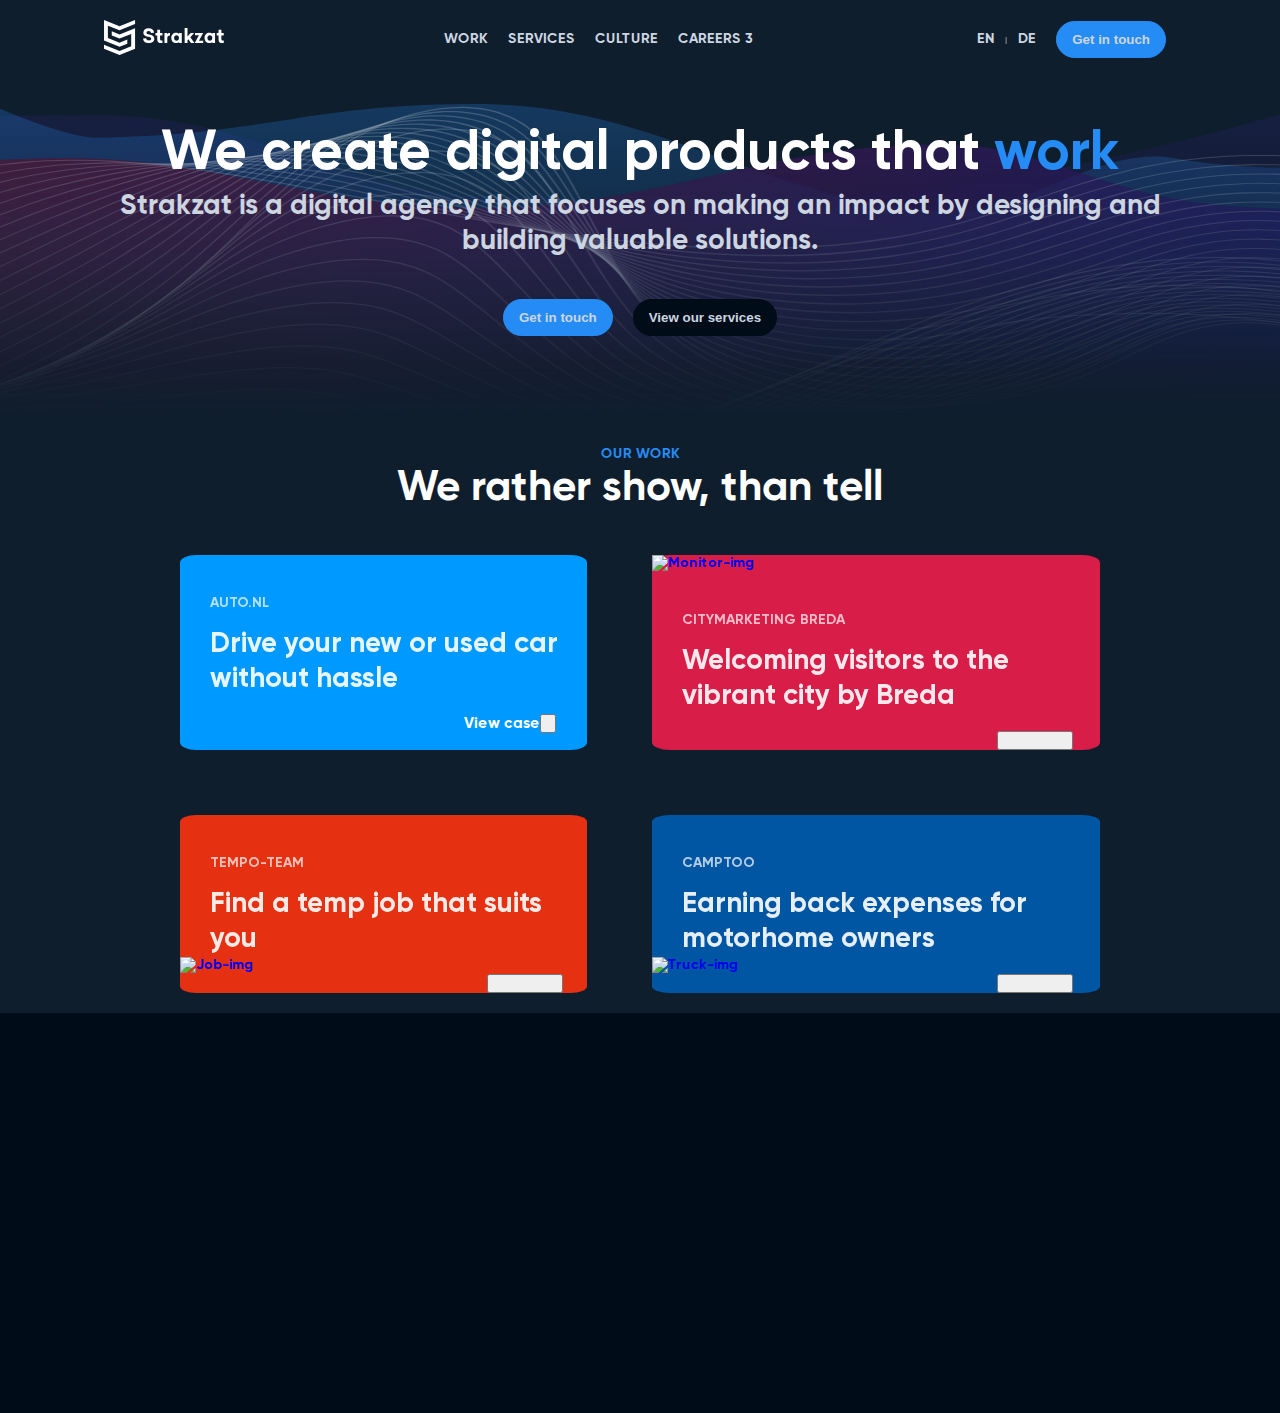
==== project/index.html @ 76e731d9 "My work with cards" ====
<!DOCTYPE html>
<html lang="en">
  <head>
    <meta charset="UTF-8" />
    <meta http-equiv="X-UA-Compatible" content="IE=edge" />
    <meta name="viewport" content="width=device-width, initial-scale=1.0" />
    <link rel="stylesheet" href="./src/styles/css/reset.css" />
    <link rel="stylesheet" href="./src/styles/css/layout.css" />
    <link rel="stylesheet" href="./src/styles/css/basic.css" />
    <link rel="stylesheet" href="./src/styles/css/styles.css" />

    <title>My Portfolio</title>
  </head>
  <body>
    <div class="site-container">
      <section class="section-head">
        <header class="header">
          <div class="flex-container head-container">
            <div class="logo">
              <a href="#" class="logo-link">
                <img src="src/img/logo.svg" alt="Logo" />
              </a>
            </div>
            <div class="nav">
              <ul class="menu">
                <li class="menu-item menu-item-1"><a href="#">Work</a></li>
                <li class="menu-item menu-item-2"><a href="#">Services</a></li>
                <li class="menu-item menu-item-3"><a href="#">Culture</a></li>
                <li class="menu-item menu-item-4">
                  <a href="#">Careers</a> <span>3</span>
                </li>
              </ul>
            </div>
            <div class="head-actions">
              <div class="lang-switcher">
                <a href="#">EN</a> <span class="v-divider">|</span>
                <a href="#">DE</a>
              </div>
              <div class="cta-btn">
                <button class="cta-button button">Get in touch</button>
              </div>
            </div>
          </div>
        </header>
      </section>
      <section class="main">
        <div class="hero">
          <div class="flex-container section-main">
            <h1 class="h1">
              We create digital products that <span>work</span>
            </h1>
            <p class="subtitle">
              Strakzat is a digital agency that focuses on making an impact by
              designing and building valuable solutions.
            </p>
            <img src="src/img/pic.svg" alt="" />
            <div class="hero-cta-buttons">
              <button class="button cta-button">Get in touch</button
              ><button class="button cta-dark-button">View our services</button>
            </div>
          </div>
          <div class="main-content"></div>
        </div>
        <div class="section-cards">
            <p class="section-cards-p">Our work</p>
            <h2>We rather show, than tell</h2>
            <div class="cards">
                <div class="cards-item cards-item-1">
                    <a href="https://strakzat.com/auto">
                        <p class="cards-item-p">Auto.nl</p>
                        <h3 class="cards-item-h3">Drive your new or used car without hassle</h3>
                        <img class="cards-item-img" src="https://images.prismic.io/strakzat/88bcf8bf-4a6d-4252-b204-0ee6e1c3a460_Autonl.png?ixlib=gatsbyFP&auto=compress%2Cformat&fit=max&q=50" alt="">
                        <div class="cards-btn">
                            <div class="item1"></div>
                             <div class="item2">
                                <p class="cards-btn-p">View case</p>
                                <button class="cards-item-btn">
                                <!-- <img src="https://strakzat.com/images/svg/arrow-right--transparent.svg" alt="Arrow-img"> -->
                            </button>
                            </div>
                        </div>
                        
                    </a>
                </div>
                <div class="cards-item cards-item-2">
                    <a href="https://strakzat.com/vvv-breda">
                        <img class="cards-item-img" src="https://images.prismic.io/strakzat/e92a1bf5-99df-42ae-9b80-963ade30ca56_Citymarketing-breda.png?ixlib=gatsbyFP&auto=compress%2Cformat&fit=max&q=50" alt="Monitor-img">
                        <p class="cards-item-p">Citymarketing breda</p>
                        <h3 class="cards-item-h3">Welcoming visitors to the vibrant city by Breda</h3>
                        <img src="https://images.prismic.io/strakzat/e92a1bf5-99df-42ae-9b80-963ade30ca56_Citymarketing-breda.png?ixlib=gatsbyFP&auto=compress%2Cformat&fit=max&q=50" alt="">
                        <div class="cards-btn">
                            <p class="cards-btn-p">View case</p>
                            <button class="cards-item-btn">
                                <!-- <img src="https://strakzat.com/images/svg/arrow-right--transparent.svg" alt="Arrow-img"> -->
                            </button>
                        </div>
                        
                    </a>
                </div>
                <div class="cards-item cards-item-3">
                    <a href="https://strakzat.com/tempoteam">
                        <p class="cards-item-p">Tempo-Team</p>
                        <h3 class="cards-item-h3">Find a temp job that suits you</h3>
                        <img class="cards-item-img" src="https://images.prismic.io/strakzat/35c5d4fe-7bad-414a-8755-40c5f5965905_Tempo-team.png?ixlib=gatsbyFP&auto=compress%2Cformat&fit=max&q=50" alt="Job-img">
                        <div class="cards-btn">
                            <p class="cards-btn-p">View case</p>
                        <button class="cards-item-btn">
                            <!-- <img class="cards-arrow-img" src="https://strakzat.com/images/svg/arrow-right--transparent.svg" alt="Arrow-img"> -->
                        </button>
                        </div>
                    </a>
                </div>
                <div class="cards-item cards-item-4">
                    <a href="https://strakzat.com/camptoo">
                        <p class="cards-item-p">Camptoo</p>
                        <h3 class="cards-item-h3">Earning back expenses for motorhome owners</h3>
                        <img class="cards-item-img" src="https://images.prismic.io/strakzat/8d116497-1da9-4392-b1e4-a7109072f430_Camptoo.png?ixlib=gatsbyFP&auto=compress%2Cformat&fit=max&q=50" alt="Truck-img">
                        <div class="cards-btn">
                            <p class="cards-btn-p">View case</p>
                        <button class="cards-item-btn">
                            <!-- <img src="https://strakzat.com/images/svg/arrow-right--transparent.svg" alt="Arrow-img"> -->
                        </button>
                        </div>
                    </a>
                </div>
            </div>
        </div>
        <!-- <img src="https://images.prismic.io/strakzat/88bcf8bf-4a6d-4252-b204-0ee6e1c3a460_Autonl.png?ixlib=gatsbyFP&auto=compress%2Cformat&fit=max&q=50" alt=""> -->
      </section>
      <section class="section-footer">
        <footer class="footer"></footer>
      </section>
    </div>
  </body>
</html>
---- project/src/styles/css/layout.css ----
body {
    background-color: var(--bgc);
    font-family: Gilroy, sans-serif;
  }
  
  .site-container {
    display: flex;
    align-items: center;
    justify-content: space-between;
    background-color: var(--bgc);
    width: 100%;
    flex-direction: column;
  }
  
  section {
    display: flex;
    align-items: center;
    justify-content: space-between;
    width: 100%;
  }
  .header {
    width: 100vw;
    min-height: calc(var(--height-unit) * 2);
    display: flex;
    align-items: center;
    justify-content: center;
  }
  .main {
    width: 100%;
    display: flex;
    flex-direction: column;
  }
  .footer {
    width: 100vw;
    height: calc(var(--height-unit) * 10);
    background-color: var(--second-bgc);
  }
---- project/src/styles/css/basic.css ----
@font-face {
    font-family: Gilroy;
    src: url('../fonts/Gilroy-Bold.eot');
    src: url('../fonts/Gilroy-Bold.eot') format('embedded-opentype'),
      url('../fonts/Gilroy-Bold.woff') format('woff'),
      url('../fonts/Gilroy-Bold.ttf') format('truetype');
  }
  
  :root {
    /* colors  */
  
    --main-color: #268cf5;
    --second-color: #ccd5e0;
    --bgc: #0f1e2d;
    --second-bgc: #000c18;
  
    /* background image  */
  
    --wave-bg: url('../../img/bg.svg');
  
    /* spaces */
  
    --main-space: 15px;
    --height-unit: 40px;
  }
  
  .flex-container {
    min-width: 60%;
  }
  
  .button {
    background-color: gray;
    color: var(--second-bgc);
    font-weight: 700;
    padding: 10px 15px;
    border-radius: 50px;
    cursor: pointer;
    border: solid thin var(--main-color);
    margin: 0px 10px;
  }
     
  @media screen and (min-width: 1281px) {
    .flex-container {
      width: 60%;
    }
  }
  
  @media screen and (max-width: 1280px) {
    .flex-container {
      min-width: 741px;
      width: 90%;
    }
  }
  
  @media screen and (max-width: 740px) {
    .flex-container {
      min-width: 320px;
      width: 100%;
    }
  }
---- project/src/styles/css/styles.css ----
/* header */

.head-container {
    display: flex;
    align-items: center;
    justify-content: space-between;
    padding: 0px var(--height-unit);
  }

a{text-decoration: none;}

  .logo-link > img {
    max-width: calc(var(--height-unit) * 3);
  }
  
  .menu {
    display: flex;
    align-self: center;
    justify-content: space-between;
  }
  
  .menu-item {
    padding: 5px;
    margin: 5px;
  }
  .menu-item:last-child {
    margin-right: 0;
  }
  .menu-item:first-child {
    margin-left: 0;
  }
  
  .menu-item a,
  .menu-item span {
    color: var(--second-color);
  }
  
  .menu-item a {
    text-decoration: none;
    text-transform: uppercase;
  }
  
  .head-actions {
    display: flex;
    align-items: center;
    justify-content: space-between;
  }
  
  .head-actions > div {
    margin-right: 5px;
  }
  
  .head-actions > div:last-child {
    margin-right: 0px;
  }
  
  .lang-switcher {
    padding: 0px 5px;
    color: var(--second-color);
    display: flex;
    align-items: center;
    justify-content: space-between;
  }
  .lang-switcher a {
    color: var(--second-color);
    text-decoration: none;
  }
  
  .v-divider {
    font-size: 60%;
    margin: 0px 10px;
    color: gray;
    font-weight: 400;
  }
  
  .cta-button {
    background-color: var(--main-color);
    color: var(--second-color);
  }
  
  /* hero */
  
  .hero {
    display: flex;
    align-items: center;
    justify-content: center;
    width: 100%;
    background-image: var(--wave-bg);
    background-position: bottom;
    background-size: cover;
    background-repeat: no-repeat;
  }
  .section-main {
    display: flex;
    justify-content: center;
    flex-direction: column;
    align-items: center;
    padding: var(--height-unit) 0px;
  }
  h1 {
    font-size: 4rem;
    color: white;
    text-align: center;
    font-weight: 700;
  }
  h1 span {
    color: var(--main-color);
  }
  .subtitle {
    font-size: 2rem;
    color: var(--second-color);
    text-align: center;
    font-weight: 400;
  }
  .cta-dark-button {
    background-color: var(--second-bgc);
    color: var(--second-color);
    border-color: var(--second-bgc);
  }
  .hero-cta-buttons {
    display: flex;
    align-items: center;
    justify-content: center;
    padding: var(--height-unit) 0px;
  }

  /* section-cards */

  .section-cards{
    display: grid;
    
  }

  .section-cards-p{
    text-align: center;
    color: var(--main-color);
    text-transform: uppercase;
    padding-top: 30px;
  }

  .section-cards h2{    
    text-align: center;
    font-size: 3rem;
    font-weight: 600;
    color: white;
  }

  .cards-item-1 { grid-area: card1; }
  .cards-item-2 { grid-area: card2; }
  .cards-item-3 { grid-area: card3; }
  .cards-item-4 { grid-area: card4; }

  .cards{
    display: grid;
    grid-template: "card1 card2"
                   "card3 card4";
    grid-gap: 65px;
    justify-content: space-between;
    align-content: space-between;
    background-color: var(--bgc);
    padding: 20px;
    padding-top: 40px;
    max-width: 75vw;
  }

  .cards-item-1{
    background-color: rgb(0, 153, 255);
    
  }

  .cards-item-1 img{
    max-width: auto;
    max-height: 80%;
    
  }

  .cards-item-2{
    background-color: rgb(217, 29, 73);
  }

 

  .cards-item-3{
  background-color: rgb(229, 48, 18);
  }

  .cards-item-3 img{
    justify-items: end;
  }

  .cards-item-4{
    background-color: rgb(0, 86, 163);
}

.cards-item{
  display: grid;
  max-width: 35vw;
  max-height: 95vh;
  border-radius: 4%;
  grid-template-columns: auto;
}

.cards-item-p,
.cards-item-h3  {
  padding-left: 30px;
  justify-content: start;
  color: white
}

.cards-item-p{
  padding-top: 40px;
  padding-bottom: 15px;
  text-transform: uppercase;
  font-size: 1rem;
  font-weight: 400;
  opacity: 0.7;
}

.item2 {  grid-area: myArea;}
.cards-btn-p { grid-area: btn-p; }
.cards-item-btn { grid-area: item-btn; }

.cards-btn {
  display: grid;
  justify-content: space-around;
  grid-template-areas: '. . . . myArea';
  
}

.item2{
  display: grid;
  grid-template-areas: "btn-p item-btn";
}

.cards-item-h3{
  font-size: 2rem;
  font-weight: 500;
  opacity: 0.9;
}

.cards-item-btn{
  justify-items: end;
}

.cards-arrow-img{
  border-radius: 5;
}


.cards-btn-p{
  font-size: 1.1rem;
  font-weight: 300;
  color: white;
}
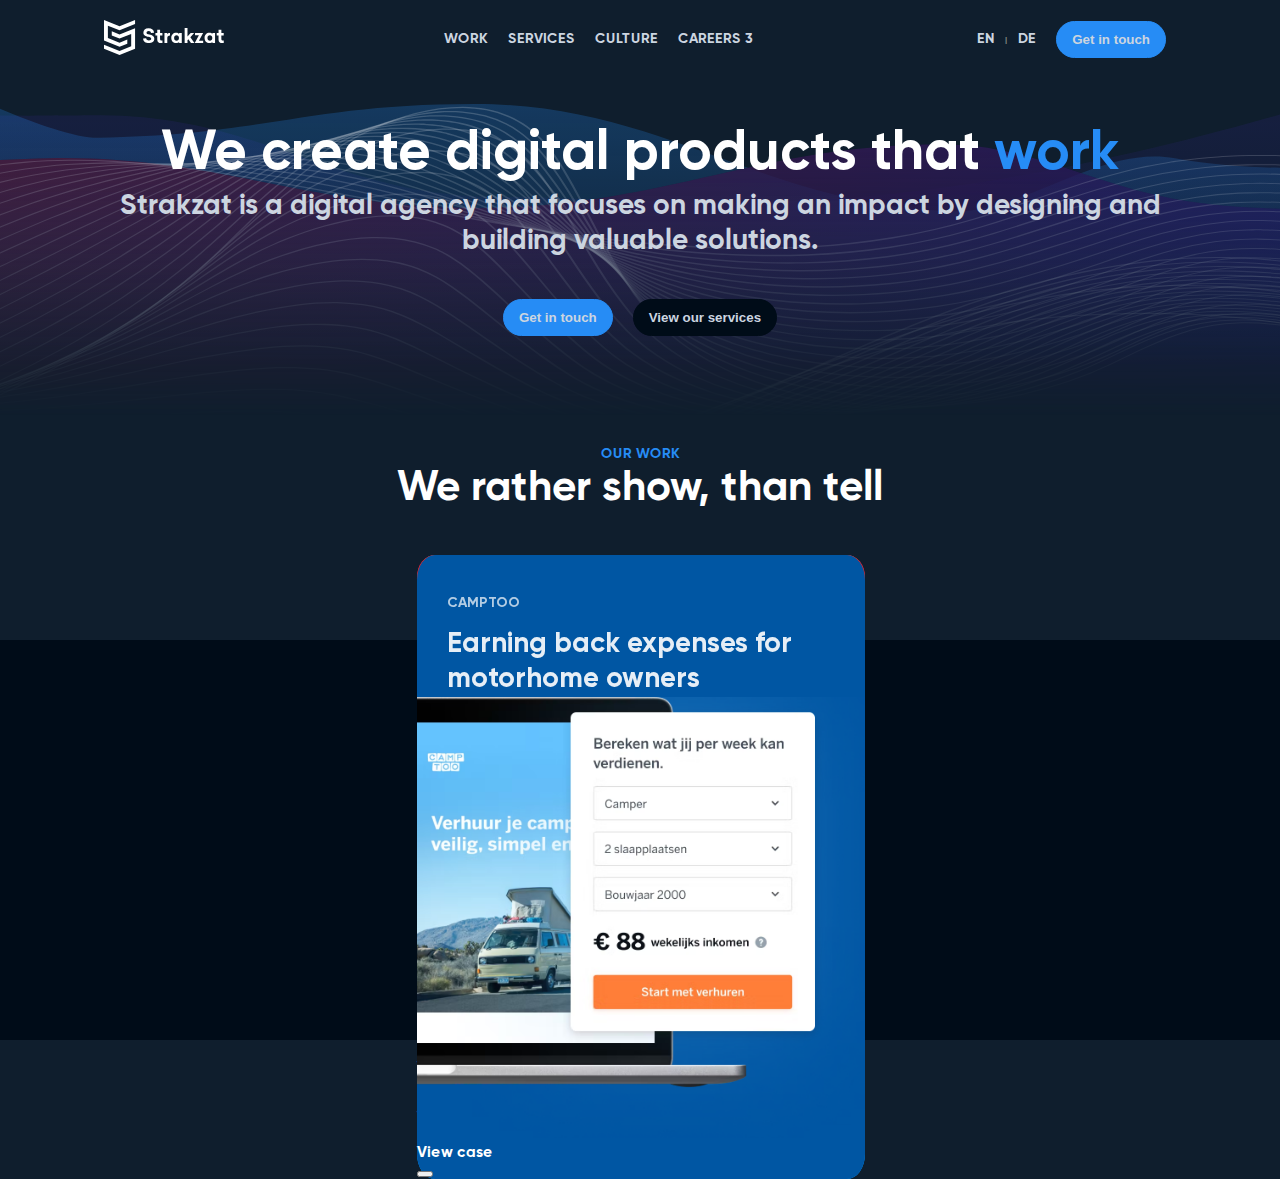
==== commit 2bd0a1cd: "My cards 1" ====
--- a/project/index.html
+++ b/project/index.html
@@ -69,7 +69,7 @@
                     <a href="https://strakzat.com/auto">
                         <p class="cards-item-p">Auto.nl</p>
                         <h3 class="cards-item-h3">Drive your new or used car without hassle</h3>
-                        <img class="cards-item-img" src="https://images.prismic.io/strakzat/88bcf8bf-4a6d-4252-b204-0ee6e1c3a460_Autonl.png?ixlib=gatsbyFP&auto=compress%2Cformat&fit=max&q=50" alt="">
+                        <img class="cards-item-img" src="src/img/car.avif" alt="">
                         <div class="cards-btn">
                             <div class="item1"></div>
                              <div class="item2">
@@ -84,7 +84,7 @@
                 </div>
                 <div class="cards-item cards-item-2">
                     <a href="https://strakzat.com/vvv-breda">
-                        <img class="cards-item-img" src="https://images.prismic.io/strakzat/e92a1bf5-99df-42ae-9b80-963ade30ca56_Citymarketing-breda.png?ixlib=gatsbyFP&auto=compress%2Cformat&fit=max&q=50" alt="Monitor-img">
+                        <img class="cards-item-img" src="src/img/tablet.avif" alt="Monitor-img">
                         <p class="cards-item-p">Citymarketing breda</p>
                         <h3 class="cards-item-h3">Welcoming visitors to the vibrant city by Breda</h3>
                         <img src="https://images.prismic.io/strakzat/e92a1bf5-99df-42ae-9b80-963ade30ca56_Citymarketing-breda.png?ixlib=gatsbyFP&auto=compress%2Cformat&fit=max&q=50" alt="">
@@ -101,7 +101,7 @@
                     <a href="https://strakzat.com/tempoteam">
                         <p class="cards-item-p">Tempo-Team</p>
                         <h3 class="cards-item-h3">Find a temp job that suits you</h3>
-                        <img class="cards-item-img" src="https://images.prismic.io/strakzat/35c5d4fe-7bad-414a-8755-40c5f5965905_Tempo-team.png?ixlib=gatsbyFP&auto=compress%2Cformat&fit=max&q=50" alt="Job-img">
+                        <img class="cards-item-img" src="src/img/job.avif" alt="Job-img">
                         <div class="cards-btn">
                             <p class="cards-btn-p">View case</p>
                         <button class="cards-item-btn">
@@ -114,7 +114,7 @@
                     <a href="https://strakzat.com/camptoo">
                         <p class="cards-item-p">Camptoo</p>
                         <h3 class="cards-item-h3">Earning back expenses for motorhome owners</h3>
-                        <img class="cards-item-img" src="https://images.prismic.io/strakzat/8d116497-1da9-4392-b1e4-a7109072f430_Camptoo.png?ixlib=gatsbyFP&auto=compress%2Cformat&fit=max&q=50" alt="Truck-img">
+                        <img class="cards-item-img" src="src/img/truck.avif" alt="Truck-img">
                         <div class="cards-btn">
                             <p class="cards-btn-p">View case</p>
                         <button class="cards-item-btn">
--- a/project/src/styles/css/styles.css
+++ b/project/src/styles/css/styles.css
@@ -128,7 +128,6 @@
 
   .section-cards{
     display: grid;
-    
   }
 
   .section-cards-p{
@@ -168,25 +167,15 @@
     
   }
 
-  .cards-item-1 img{
-    max-width: auto;
-    max-height: 80%;
-    
-  }
-
+  
   .cards-item-2{
     background-color: rgb(217, 29, 73);
   }
 
- 
-
   .cards-item-3{
   background-color: rgb(229, 48, 18);
   }
 
-  .cards-item-3 img{
-    justify-items: end;
-  }
 
   .cards-item-4{
     background-color: rgb(0, 86, 163);
@@ -198,6 +187,7 @@
   max-height: 95vh;
   border-radius: 4%;
   grid-template-columns: auto;
+  position: absolute;
 }
 
 .cards-item-p,
@@ -220,30 +210,14 @@
 .cards-btn-p { grid-area: btn-p; }
 .cards-item-btn { grid-area: item-btn; }
 
-.cards-btn {
-  display: grid;
-  justify-content: space-around;
-  grid-template-areas: '. . . . myArea';
-  
-}
-
-.item2{
-  display: grid;
-  grid-template-areas: "btn-p item-btn";
-}
-
 .cards-item-h3{
   font-size: 2rem;
   font-weight: 500;
   opacity: 0.9;
 }
 
-.cards-item-btn{
-  justify-items: end;
-}
-
 .cards-arrow-img{
-  border-radius: 5;
+  border-radius: 5px;
 }
 
 
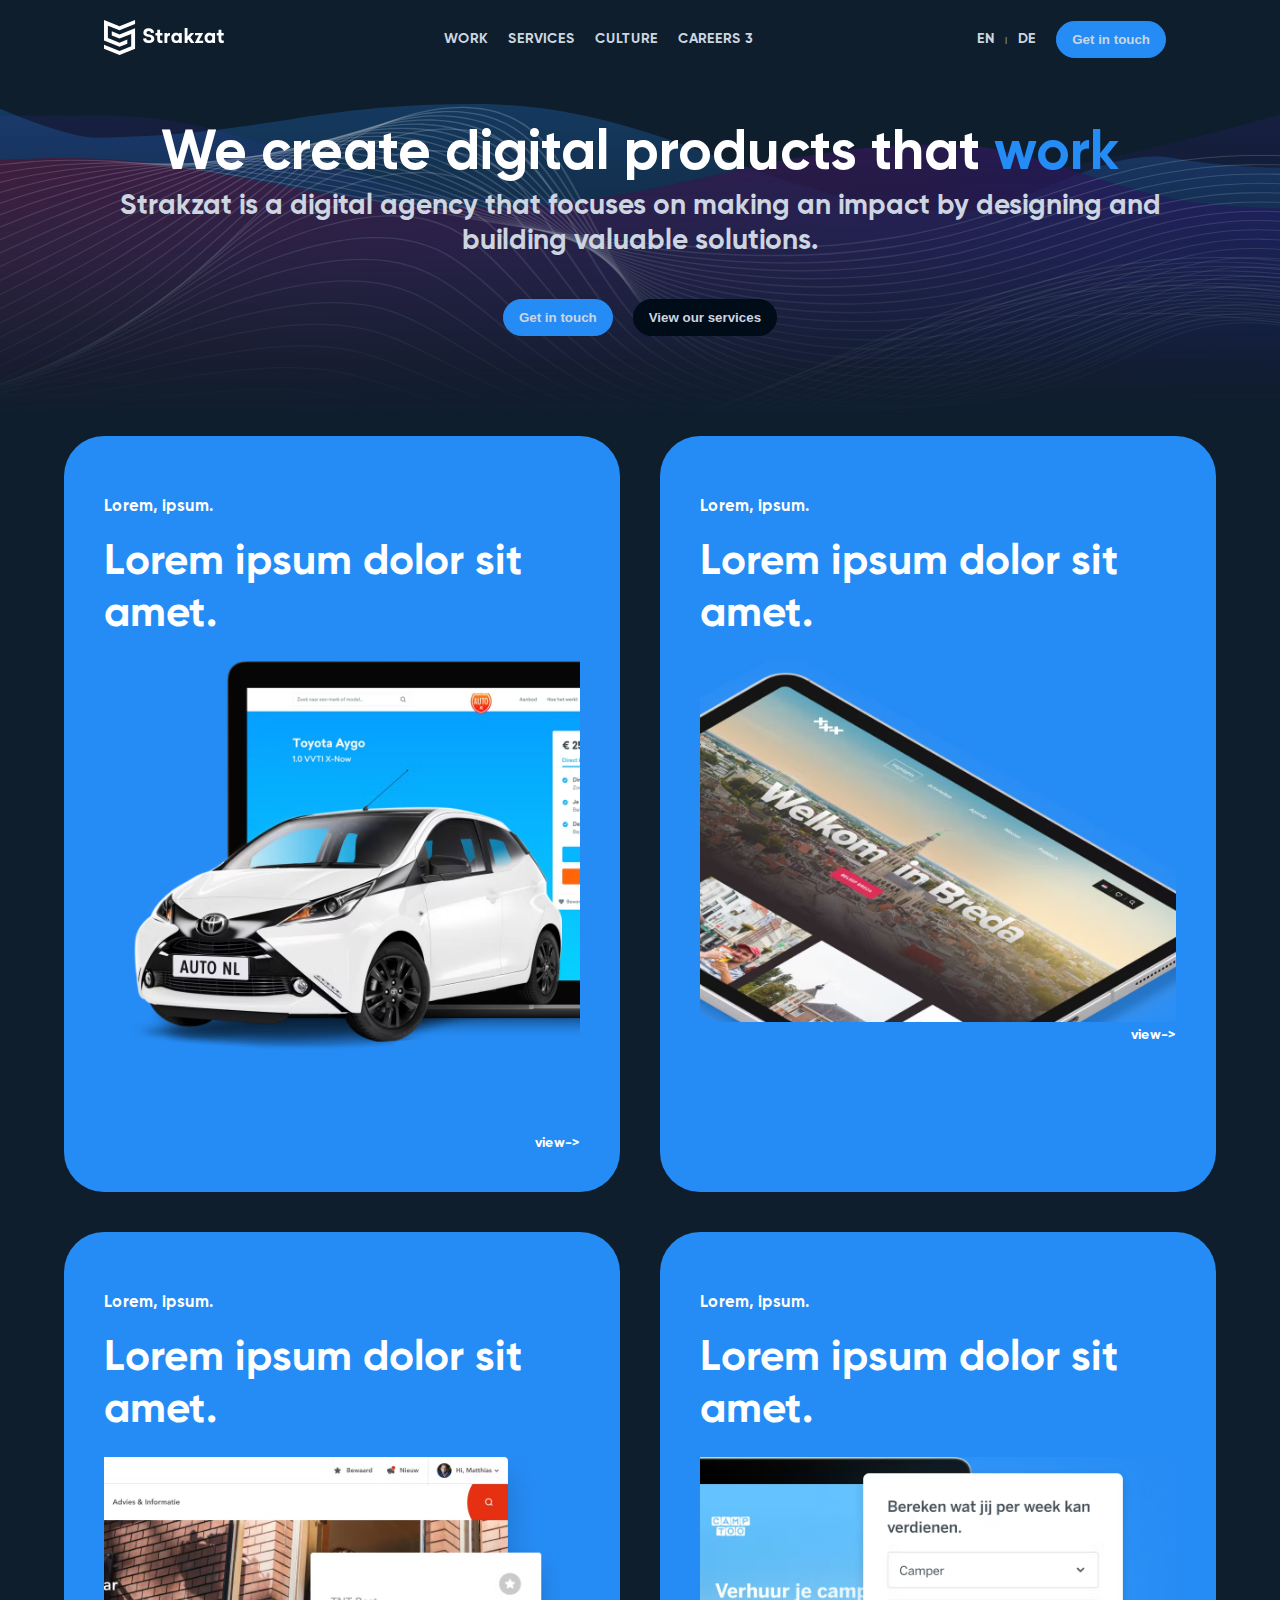
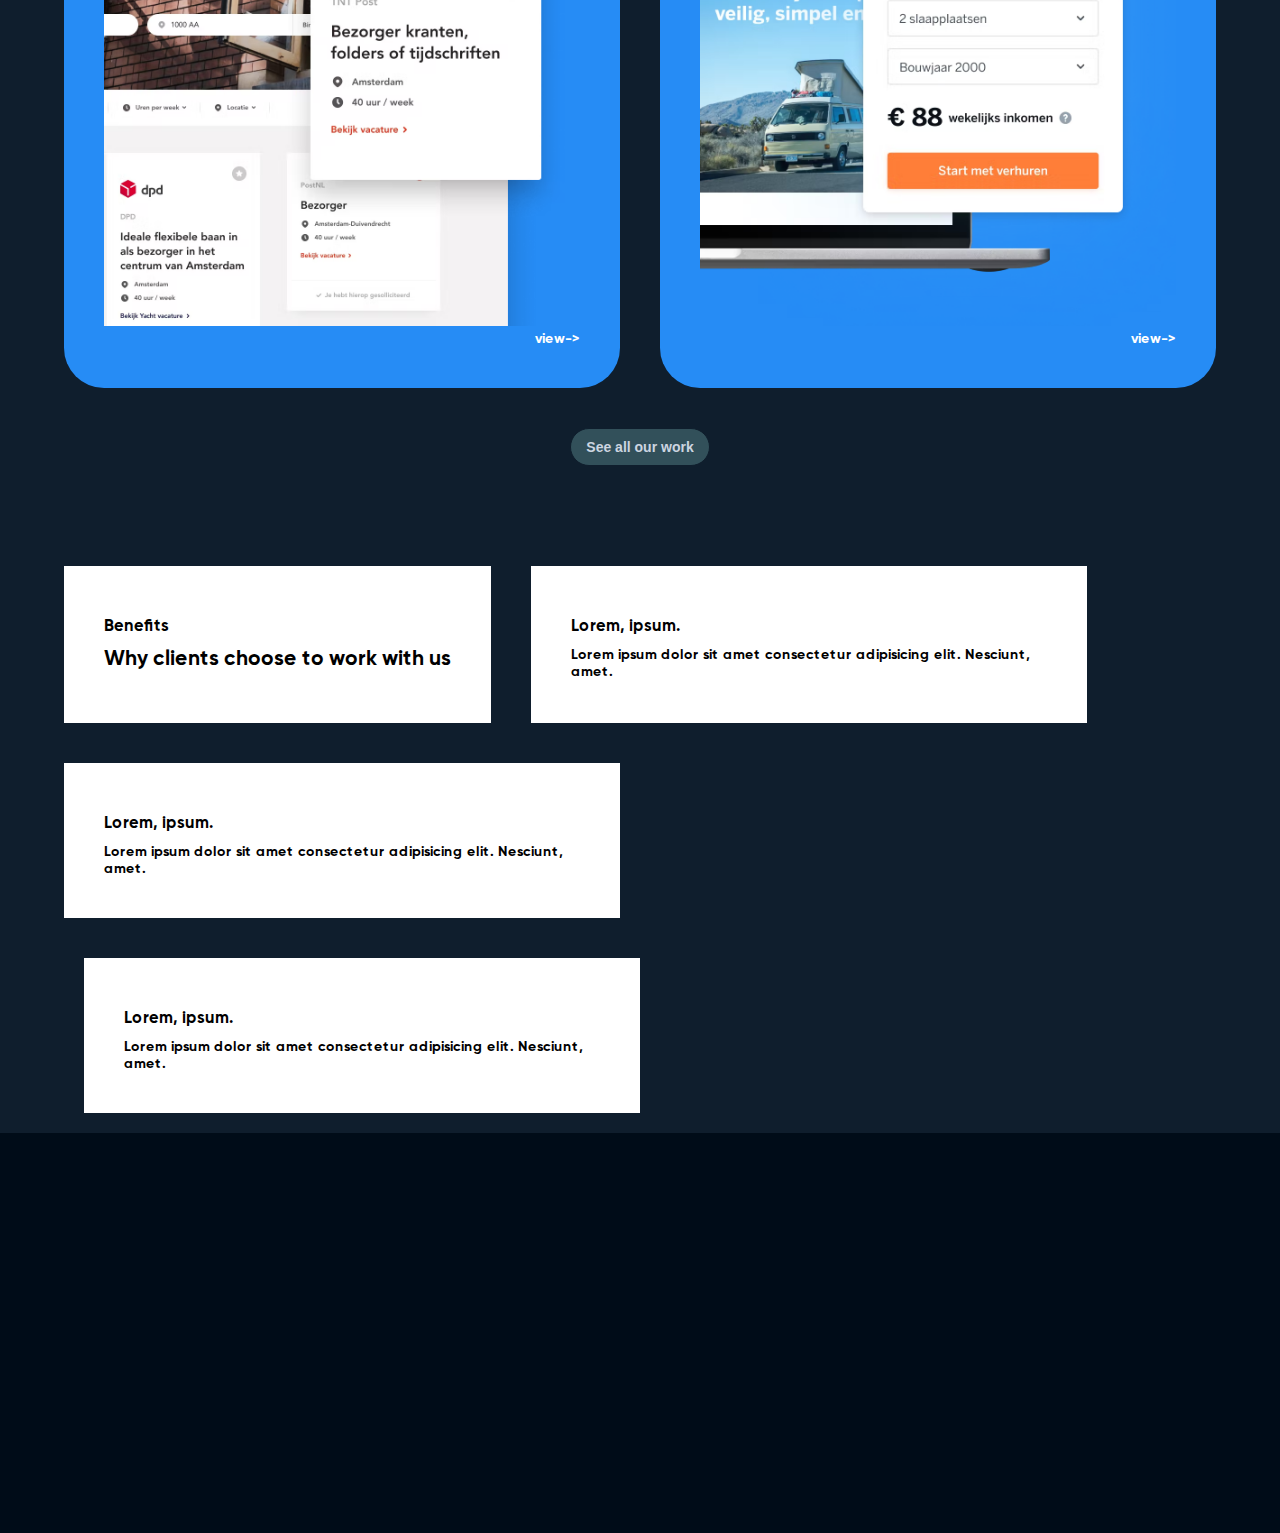
==== commit c8a360ce: "Benefits-cards1" ====
--- a/project/index.html
+++ b/project/index.html
@@ -53,79 +53,101 @@
               Strakzat is a digital agency that focuses on making an impact by
               designing and building valuable solutions.
             </p>
-            <img src="src/img/pic.svg" alt="" />
             <div class="hero-cta-buttons">
-              <button class="button cta-button">Get in touch</button
-              ><button class="button cta-dark-button">View our services</button>
+              <button class="button cta-button">Get in touch</button>
+              <button class="button cta-dark-button">View our services</button>
             </div>
           </div>
-          <div class="main-content"></div>
         </div>
-        <div class="section-cards">
-            <p class="section-cards-p">Our work</p>
-            <h2>We rather show, than tell</h2>
-            <div class="cards">
-                <div class="cards-item cards-item-1">
-                    <a href="https://strakzat.com/auto">
-                        <p class="cards-item-p">Auto.nl</p>
-                        <h3 class="cards-item-h3">Drive your new or used car without hassle</h3>
-                        <img class="cards-item-img" src="src/img/car.avif" alt="">
-                        <div class="cards-btn">
-                            <div class="item1"></div>
-                             <div class="item2">
-                                <p class="cards-btn-p">View case</p>
-                                <button class="cards-item-btn">
-                                <!-- <img src="https://strakzat.com/images/svg/arrow-right--transparent.svg" alt="Arrow-img"> -->
-                            </button>
-                            </div>
-                        </div>
-                        
-                    </a>
+        <div class="flex-container main-content">
+
+          <div class="card-wrapper">
+            <div class="card card-1">
+              <div class="card-header">
+                <h3>Lorem, ipsum.</h3>
+                <h2>Lorem ipsum dolor sit amet.</h2>
+              </div>
+              <div class="card-content"><img src="src/img/car.avif" alt="Auto"></div>
+              <div class="card-footer">
+                <div class="card-footer-action">
+                  <p>view</p>
+                  <span>-></span>
                 </div>
-                <div class="cards-item cards-item-2">
-                    <a href="https://strakzat.com/vvv-breda">
-                        <img class="cards-item-img" src="src/img/tablet.avif" alt="Monitor-img">
-                        <p class="cards-item-p">Citymarketing breda</p>
-                        <h3 class="cards-item-h3">Welcoming visitors to the vibrant city by Breda</h3>
-                        <img src="https://images.prismic.io/strakzat/e92a1bf5-99df-42ae-9b80-963ade30ca56_Citymarketing-breda.png?ixlib=gatsbyFP&auto=compress%2Cformat&fit=max&q=50" alt="">
-                        <div class="cards-btn">
-                            <p class="cards-btn-p">View case</p>
-                            <button class="cards-item-btn">
-                                <!-- <img src="https://strakzat.com/images/svg/arrow-right--transparent.svg" alt="Arrow-img"> -->
-                            </button>
-                        </div>
-                        
-                    </a>
+              </div>
+            </div>
+            <div class="card card-2">
+              <div class="card-header">
+                <h3>Lorem, ipsum.</h3>
+                <h2>Lorem ipsum dolor sit amet.</h2>
+              </div>
+              <div class="card-content"><img src="src/img/tablet.avif" alt="Auto"></div>
+              <div class="card-footer">
+                <div class="card-footer-action">
+                  <p>view</p>
+                  <span>-></span>
                 </div>
-                <div class="cards-item cards-item-3">
-                    <a href="https://strakzat.com/tempoteam">
-                        <p class="cards-item-p">Tempo-Team</p>
-                        <h3 class="cards-item-h3">Find a temp job that suits you</h3>
-                        <img class="cards-item-img" src="src/img/job.avif" alt="Job-img">
-                        <div class="cards-btn">
-                            <p class="cards-btn-p">View case</p>
-                        <button class="cards-item-btn">
-                            <!-- <img class="cards-arrow-img" src="https://strakzat.com/images/svg/arrow-right--transparent.svg" alt="Arrow-img"> -->
-                        </button>
-                        </div>
-                    </a>
+              </div>
+            </div>
+            <div class="card card-3">
+              <div class="card-header">
+                <h3>Lorem, ipsum.</h3>
+                <h2>Lorem ipsum dolor sit amet.</h2>
+              </div>
+              <div class="card-content"><img src="src/img/job.avif" alt="Auto"></div>
+              <div class="card-footer">
+                <div class="card-footer-action">
+                  <p>view</p>
+                  <span>-></span>
                 </div>
-                <div class="cards-item cards-item-4">
-                    <a href="https://strakzat.com/camptoo">
-                        <p class="cards-item-p">Camptoo</p>
-                        <h3 class="cards-item-h3">Earning back expenses for motorhome owners</h3>
-                        <img class="cards-item-img" src="src/img/truck.avif" alt="Truck-img">
-                        <div class="cards-btn">
-                            <p class="cards-btn-p">View case</p>
-                        <button class="cards-item-btn">
-                            <!-- <img src="https://strakzat.com/images/svg/arrow-right--transparent.svg" alt="Arrow-img"> -->
-                        </button>
-                        </div>
-                    </a>
+              </div>
+            </div>
+            <div class="card card-4">
+              <div class="card-header">
+                <h3>Lorem, ipsum.</h3>
+                <h2>Lorem ipsum dolor sit amet.</h2>
+              </div>
+              <div class="card-content"><img src="src/img/truck.avif" alt="Auto"></div>
+              <div class="card-footer">
+                <div class="card-footer-action">
+                  <p>view</p>
+                  <span>-></span>
                 </div>
+              </div>
             </div>
+          </div>
+          <div class="flex">
+            <button class="button ctb-dark-button">See all our work</button>
+          </div>
+          <div class="benefits-wrapper">
+            <div class="benefits-card1 benefits-card">
+              <div class="benefits-card-header">
+                <h3>Benefits</h3>
+                <h2>Why clients choose to work with us</h2>
+              </div>
+            </div>
+            <div class="benefits-card2 benefits-card">
+              <div class="benefits-card-header">
+                <h3>Lorem, ipsum.</h3>
+                <span>Lorem ipsum dolor sit amet consectetur adipisicing elit. Nesciunt, amet.</span>
+              </div>
+            </div>
+            <div class="benefits-card3 benefits-card">
+              <div class="benefits-card-header">
+                <h3>Lorem, ipsum.</h3>
+                <span>Lorem ipsum dolor sit amet consectetur adipisicing elit. Nesciunt, amet.</span>
+              </div>
+              </div>
+            </div>
+            <div class="benefits-card4 benefits-card">
+              <div class="benefits-card-header">
+                <h3>Lorem, ipsum.</h3>
+                <span>Lorem ipsum dolor sit amet consectetur adipisicing elit. Nesciunt, amet.</span>
+              </div>
+            </div>
+          </div>
+
         </div>
-        <!-- <img src="https://images.prismic.io/strakzat/88bcf8bf-4a6d-4252-b204-0ee6e1c3a460_Autonl.png?ixlib=gatsbyFP&auto=compress%2Cformat&fit=max&q=50" alt=""> -->
+
       </section>
       <section class="section-footer">
         <footer class="footer"></footer>
--- a/project/src/styles/css/layout.css
+++ b/project/src/styles/css/layout.css
@@ -1,37 +1,36 @@
 body {
-    background-color: var(--bgc);
-    font-family: Gilroy, sans-serif;
-  }
-  
-  .site-container {
-    display: flex;
-    align-items: center;
-    justify-content: space-between;
-    background-color: var(--bgc);
-    width: 100%;
-    flex-direction: column;
-  }
-  
-  section {
-    display: flex;
-    align-items: center;
-    justify-content: space-between;
-    width: 100%;
-  }
-  .header {
-    width: 100vw;
-    min-height: calc(var(--height-unit) * 2);
-    display: flex;
-    align-items: center;
-    justify-content: center;
-  }
-  .main {
-    width: 100%;
-    display: flex;
-    flex-direction: column;
-  }
-  .footer {
-    width: 100vw;
-    height: calc(var(--height-unit) * 10);
-    background-color: var(--second-bgc);
-  }+  background-color: var(--bgc);
+  font-family: Gilroy, sans-serif;
+}
+
+.site-container {
+  display: flex;
+  align-items: center;
+  justify-content: space-between;
+  background-color: var(--bgc);
+  width: 100%;
+  flex-direction: column;
+}
+
+section {
+  display: flex;
+  align-items: center;
+  justify-content: space-between;
+  width: 100%;
+}
+.header {
+  width: 100vw;
+  min-height: calc(var(--height-unit) * 2);
+  display: flex;
+  align-items: center;
+  justify-content: center;
+}
+.main {
+  width: 100%;
+  flex-direction: column;
+}
+.footer {
+  width: 100vw;
+  height: calc(var(--height-unit) * 10);
+  background-color: var(--second-bgc);
+}--- a/project/src/styles/css/basic.css
+++ b/project/src/styles/css/basic.css
@@ -1,60 +1,63 @@
 @font-face {
-    font-family: Gilroy;
-    src: url('../fonts/Gilroy-Bold.eot');
-    src: url('../fonts/Gilroy-Bold.eot') format('embedded-opentype'),
-      url('../fonts/Gilroy-Bold.woff') format('woff'),
-      url('../fonts/Gilroy-Bold.ttf') format('truetype');
+  font-family: Gilroy;
+  src: url('../fonts/Gilroy-Bold.eot');
+  src: url('../fonts/Gilroy-Bold.eot') format('embedded-opentype'),
+    url('../fonts/Gilroy-Bold.woff') format('woff'),
+    url('../fonts/Gilroy-Bold.ttf') format('truetype');
+}
+
+img {
+  max-width: 100%;
+}
+:root {
+  /* colors  */
+
+  --main-color: #268cf5;
+  --second-color: #ccd5e0;
+  --bgc: #0f1e2d;
+  --second-bgc: #000c18;
+
+  /* background image  */
+
+  --wave-bg: url('../../img/bg.svg');
+
+  /* spaces */
+
+  --main-space: 15px;
+  --height-unit: 40px;
+}
+
+.flex-container {
+  min-width: 60%;
+}
+
+.button {
+  background-color: gray;
+  color: var(--second-bgc);
+  font-weight: 700;
+  padding: 10px 15px;
+  border-radius: 50px;
+  cursor: pointer;
+  border: solid thin var(--main-color);
+  margin: 0px 10px;
+}
+
+@media screen and (min-width: 1281px) {
+  .flex-container {
+    width: 60%;
   }
-  
-  :root {
-    /* colors  */
-  
-    --main-color: #268cf5;
-    --second-color: #ccd5e0;
-    --bgc: #0f1e2d;
-    --second-bgc: #000c18;
-  
-    /* background image  */
-  
-    --wave-bg: url('../../img/bg.svg');
-  
-    /* spaces */
-  
-    --main-space: 15px;
-    --height-unit: 40px;
+}
+
+@media screen and (max-width: 1280px) {
+  .flex-container {
+    min-width: 741px;
+    width: 90%;
   }
-  
+}
+
+@media screen and (max-width: 740px) {
   .flex-container {
-    min-width: 60%;
+    min-width: 320px;
+    width: 100%;
   }
-  
-  .button {
-    background-color: gray;
-    color: var(--second-bgc);
-    font-weight: 700;
-    padding: 10px 15px;
-    border-radius: 50px;
-    cursor: pointer;
-    border: solid thin var(--main-color);
-    margin: 0px 10px;
-  }
-     
-  @media screen and (min-width: 1281px) {
-    .flex-container {
-      width: 60%;
-    }
-  }
-  
-  @media screen and (max-width: 1280px) {
-    .flex-container {
-      min-width: 741px;
-      width: 90%;
-    }
-  }
-  
-  @media screen and (max-width: 740px) {
-    .flex-container {
-      min-width: 320px;
-      width: 100%;
-    }
-  }+}--- a/project/src/styles/css/styles.css
+++ b/project/src/styles/css/styles.css
@@ -1,231 +1,209 @@
 /* header */
 
 .head-container {
-    display: flex;
-    align-items: center;
-    justify-content: space-between;
-    padding: 0px var(--height-unit);
-  }
-
-a{text-decoration: none;}
-
-  .logo-link > img {
-    max-width: calc(var(--height-unit) * 3);
-  }
-  
-  .menu {
-    display: flex;
-    align-self: center;
-    justify-content: space-between;
-  }
-  
-  .menu-item {
-    padding: 5px;
-    margin: 5px;
-  }
-  .menu-item:last-child {
-    margin-right: 0;
-  }
-  .menu-item:first-child {
-    margin-left: 0;
-  }
-  
-  .menu-item a,
-  .menu-item span {
-    color: var(--second-color);
-  }
-  
-  .menu-item a {
-    text-decoration: none;
-    text-transform: uppercase;
-  }
-  
-  .head-actions {
-    display: flex;
-    align-items: center;
-    justify-content: space-between;
-  }
-  
-  .head-actions > div {
-    margin-right: 5px;
-  }
-  
-  .head-actions > div:last-child {
-    margin-right: 0px;
-  }
-  
-  .lang-switcher {
-    padding: 0px 5px;
-    color: var(--second-color);
-    display: flex;
-    align-items: center;
-    justify-content: space-between;
-  }
-  .lang-switcher a {
-    color: var(--second-color);
-    text-decoration: none;
-  }
-  
-  .v-divider {
-    font-size: 60%;
-    margin: 0px 10px;
-    color: gray;
-    font-weight: 400;
-  }
-  
-  .cta-button {
-    background-color: var(--main-color);
-    color: var(--second-color);
-  }
-  
-  /* hero */
-  
-  .hero {
-    display: flex;
-    align-items: center;
-    justify-content: center;
-    width: 100%;
-    background-image: var(--wave-bg);
-    background-position: bottom;
-    background-size: cover;
-    background-repeat: no-repeat;
-  }
-  .section-main {
-    display: flex;
-    justify-content: center;
-    flex-direction: column;
-    align-items: center;
-    padding: var(--height-unit) 0px;
-  }
-  h1 {
-    font-size: 4rem;
-    color: white;
-    text-align: center;
-    font-weight: 700;
-  }
-  h1 span {
-    color: var(--main-color);
-  }
-  .subtitle {
-    font-size: 2rem;
-    color: var(--second-color);
-    text-align: center;
-    font-weight: 400;
-  }
-  .cta-dark-button {
-    background-color: var(--second-bgc);
-    color: var(--second-color);
-    border-color: var(--second-bgc);
-  }
-  .hero-cta-buttons {
-    display: flex;
-    align-items: center;
-    justify-content: center;
-    padding: var(--height-unit) 0px;
-  }
-
-  /* section-cards */
-
-  .section-cards{
-    display: grid;
-  }
-
-  .section-cards-p{
-    text-align: center;
-    color: var(--main-color);
-    text-transform: uppercase;
-    padding-top: 30px;
-  }
-
-  .section-cards h2{    
-    text-align: center;
-    font-size: 3rem;
-    font-weight: 600;
-    color: white;
-  }
-
-  .cards-item-1 { grid-area: card1; }
-  .cards-item-2 { grid-area: card2; }
-  .cards-item-3 { grid-area: card3; }
-  .cards-item-4 { grid-area: card4; }
-
-  .cards{
-    display: grid;
-    grid-template: "card1 card2"
-                   "card3 card4";
-    grid-gap: 65px;
-    justify-content: space-between;
-    align-content: space-between;
-    background-color: var(--bgc);
-    padding: 20px;
-    padding-top: 40px;
-    max-width: 75vw;
-  }
-
-  .cards-item-1{
-    background-color: rgb(0, 153, 255);
-    
-  }
-
-  
-  .cards-item-2{
-    background-color: rgb(217, 29, 73);
-  }
-
-  .cards-item-3{
-  background-color: rgb(229, 48, 18);
-  }
-
-
-  .cards-item-4{
-    background-color: rgb(0, 86, 163);
-}
-
-.cards-item{
-  display: grid;
-  max-width: 35vw;
-  max-height: 95vh;
-  border-radius: 4%;
-  grid-template-columns: auto;
-  position: absolute;
-}
-
-.cards-item-p,
-.cards-item-h3  {
-  padding-left: 30px;
-  justify-content: start;
-  color: white
-}
-
-.cards-item-p{
-  padding-top: 40px;
-  padding-bottom: 15px;
+  display: flex;
+  align-items: center;
+  justify-content: space-between;
+  padding: 0px var(--height-unit);
+}
+
+.logo-link > img {
+  max-width: calc(var(--height-unit) * 3);
+}
+
+.menu {
+  display: flex;
+  align-self: center;
+  justify-content: space-between;
+}
+
+.menu-item {
+  padding: 5px;
+  margin: 5px;
+}
+.menu-item:last-child {
+  margin-right: 0;
+}
+.menu-item:first-child {
+  margin-left: 0;
+}
+
+.menu-item a,
+.menu-item span {
+  color: var(--second-color);
+}
+
+.menu-item a {
+  text-decoration: none;
   text-transform: uppercase;
+}
+
+.head-actions {
+  display: flex;
+  align-items: center;
+  justify-content: space-between;
+}
+
+.head-actions > div {
+  margin-right: 5px;
+}
+
+.head-actions > div:last-child {
+  margin-right: 0px;
+}
+
+.lang-switcher {
+  padding: 0px 5px;
+  color: var(--second-color);
+  display: flex;
+  align-items: center;
+  justify-content: space-between;
+}
+.lang-switcher a {
+  color: var(--second-color);
+  text-decoration: none;
+}
+
+.v-divider {
+  font-size: 60%;
+  margin: 0px 10px;
+  color: gray;
+  font-weight: 400;
+}
+
+.cta-button {
+  background-color: var(--main-color);
+  color: var(--second-color);
+}
+
+/* hero */
+
+.hero {
+  display: flex;
+  align-items: center;
+  justify-content: center;
+  width: 100%;
+  background-image: var(--wave-bg);
+  background-position: bottom;
+  background-size: cover;
+  background-repeat: no-repeat;
+}
+.section-main {
+  display: flex;
+  justify-content: center;
+  flex-direction: column;
+  align-items: center;
+  padding: var(--height-unit) 0px;
+}
+h1 {
+  font-size: 4rem;
+  color: white;
+  text-align: center;
+  font-weight: 700;
+}
+h1 span {
+  color: var(--main-color);
+}
+.subtitle {
+  font-size: 2rem;
+  color: var(--second-color);
+  text-align: center;
+  font-weight: 400;
+}
+.cta-dark-button {
+  background-color: var(--second-bgc);
+  color: var(--second-color);
+  border-color: var(--second-bgc);
+}
+.hero-cta-buttons {
+  display: flex;
+  align-items: center;
+  justify-content: center;
+  padding: var(--height-unit) 0px;
+}
+
+/* cards */
+
+.card-wrapper {
+  display: flex;
+  flex-wrap: wrap;
+}
+
+.card {
+  color: white;
+  max-width: calc(50% - (var(--height-unit) / 2));
+  padding: var(--height-unit);
+  background-color: var(--main-color);
+  border-radius: var(--height-unit);
+  margin-top: calc(var(--height-unit) / 2);
+  margin-bottom: calc(var(--height-unit) / 2);
+}
+.card:nth-child(odd){
+  margin-right: calc(var(--height-unit) / 2);
+}
+.card:nth-child(even){
+  margin-left: calc(var(--height-unit) / 2);
+}
+
+.card-header > h2, .card-header > h3 {
+  margin: calc(var(--height-unit) / 2) 0px;
+}
+
+.card-footer {
+  min-width: 100%;
+}
+.card-footer-action {
+  display: flex;
+  justify-content: flex-end;
+}
+
+.flex{
+  display: flex;
+  justify-content: center;
+  padding-top: 20px;
+  padding-bottom: 80px;
+}
+
+.ctb-dark-button {
+  background-color: rgb(50, 80, 90, 100);
+  border: solid thin var(--bgc);
+  color: var(--second-color);
   font-size: 1rem;
-  font-weight: 400;
-  opacity: 0.7;
-}
-
-.item2 {  grid-area: myArea;}
-.cards-btn-p { grid-area: btn-p; }
-.cards-item-btn { grid-area: item-btn; }
-
-.cards-item-h3{
-  font-size: 2rem;
-  font-weight: 500;
-  opacity: 0.9;
-}
-
-.cards-arrow-img{
-  border-radius: 5px;
-}
-
-
-.cards-btn-p{
-  font-size: 1.1rem;
-  font-weight: 300;
+}
+
+/* benefits */
+
+.benefits-wrapper {
+  display: flex;
+  flex-wrap: wrap;
+}
+
+.benefits-card {
   color: white;
-}
-
-
-
+  max-width: calc(50% - (var(--height-unit) / 2));
+  padding: var(--height-unit);
+  background-color: white;
+  margin-top: calc(var(--height-unit) / 2);
+  margin-bottom: calc(var(--height-unit) / 2);
+}
+
+.benefits-card:nth-child(odd){
+  margin-right: calc(var(--height-unit) / 2);
+}
+.benefits-card:nth-child(even){
+  margin-left: calc(var(--height-unit) / 2);
+}
+
+.benefits-card-header > h2, .benefits-card-header > h3 {
+  margin: calc(var(--height-unit) / 4) 0px;
+  color: black;
+}
+
+.benefits-card-header span{
+  color: black;
+}
+
+
+.card-header h2{
+  font-size: 3rem;
+}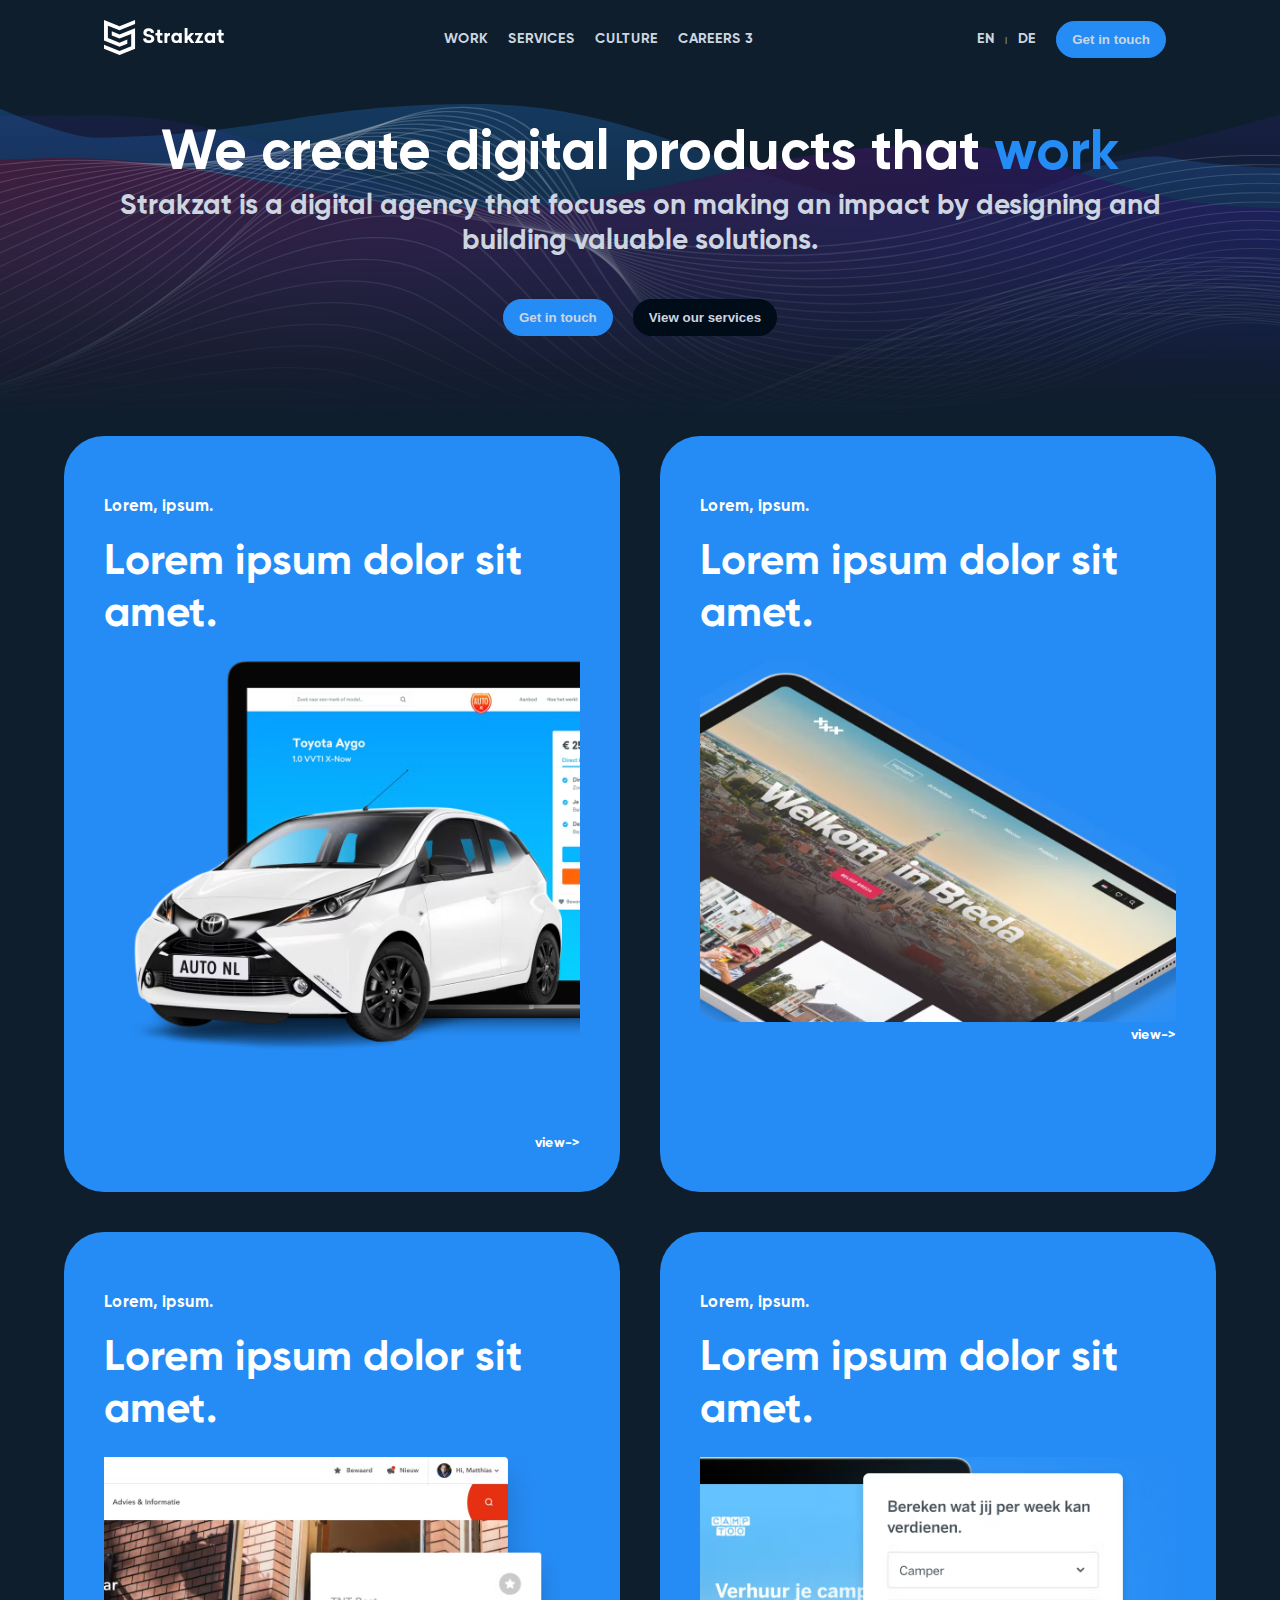
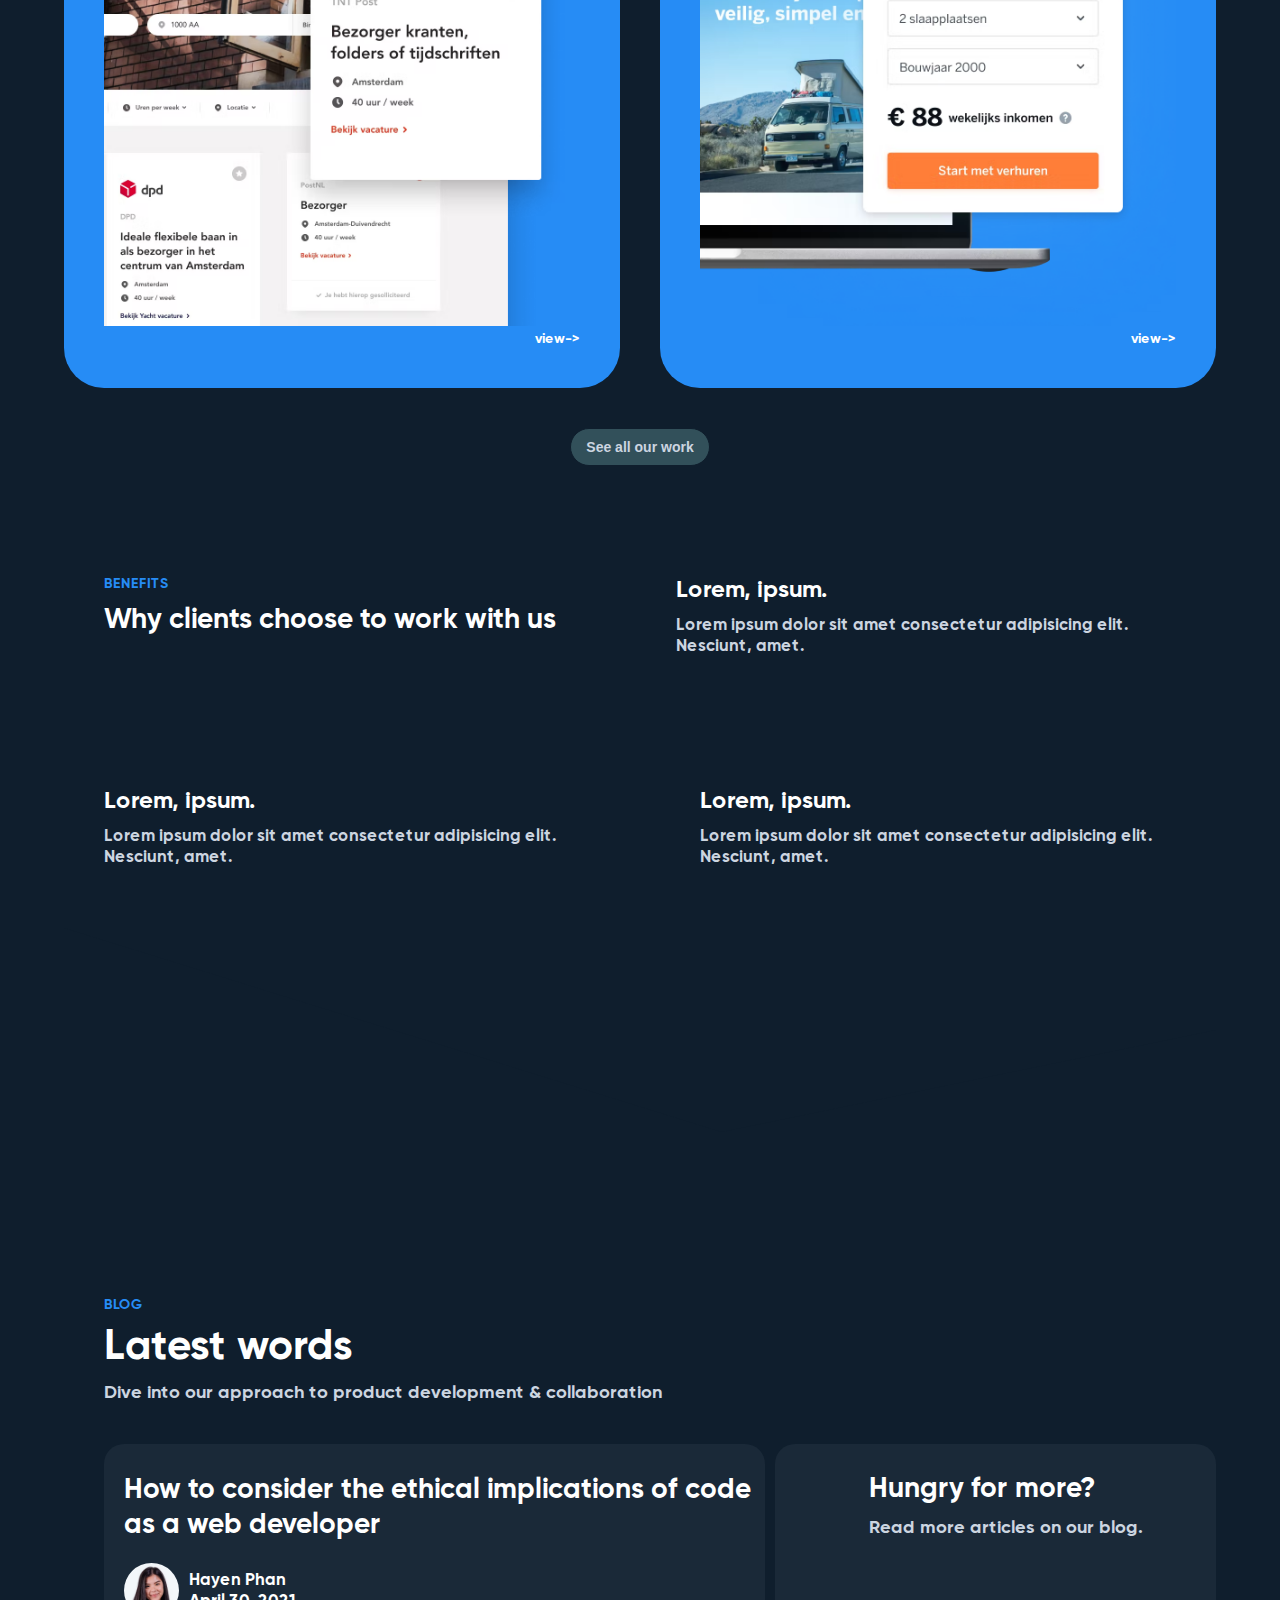
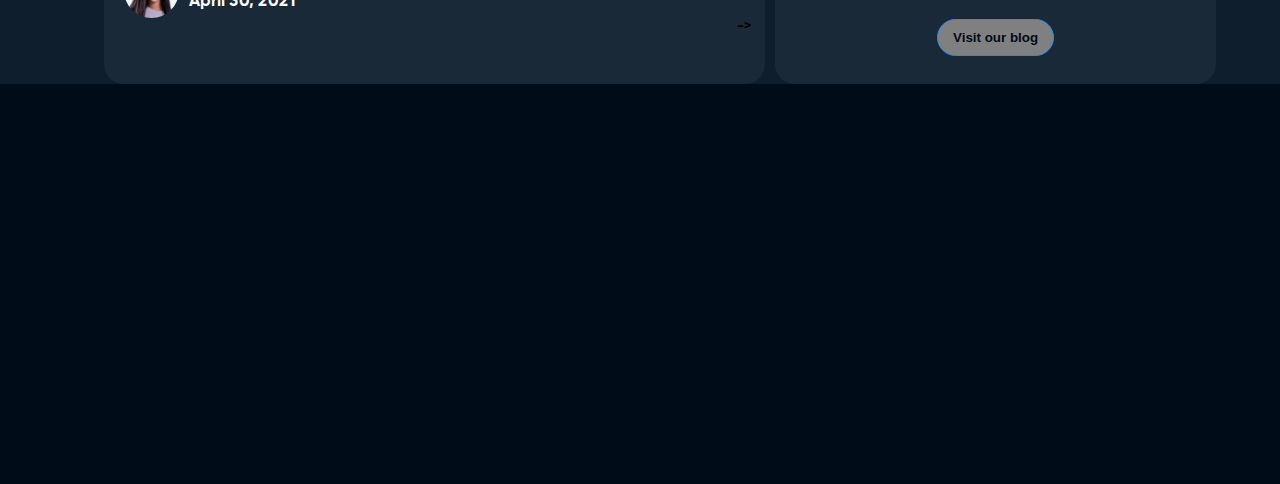
==== commit 43f74371: "Blog cards" ====
--- a/project/index.html
+++ b/project/index.html
@@ -137,12 +137,52 @@
                 <span>Lorem ipsum dolor sit amet consectetur adipisicing elit. Nesciunt, amet.</span>
               </div>
               </div>
+              <div class="benefits-card4 benefits-card">
+                <div class="benefits-card-header">
+                  <h3>Lorem, ipsum.</h3>
+                  <span>Lorem ipsum dolor sit amet consectetur adipisicing elit. Nesciunt, amet.</span>
+                </div>
+              </div>
             </div>
-            <div class="benefits-card4 benefits-card">
-              <div class="benefits-card-header">
-                <h3>Lorem, ipsum.</h3>
-                <span>Lorem ipsum dolor sit amet consectetur adipisicing elit. Nesciunt, amet.</span>
-              </div>
+            <img src="src/img/angle.svg" alt="">
+            <div class="blog-wrapper">
+              <h3>Blog</h3>
+              <h2>Latest words</h2>
+              <p class="blog-wrapper-p">Dive into our approach to product development & collaboration</p>
+                <div class="blog-cards">
+                  <div class="blog-card1 blog-card">
+                    <div class="blog-card-wrapper">
+                      <div class="blog-card-text">
+                        <h3>How to consider the ethical implications of code as a web developer</h3>
+                      </div>
+                     
+                      <div class="blog-card-footer">
+                        <p>
+                          <img class="face-img" src="src/img/face.avif" alt="face">
+                          Hayen Phan <br> April 30, 2021
+                        </p>
+                        <div class="card-footer-action">
+                          <span class="blog-arrow">-></span>
+                        </div>
+                      </div>
+                    </div>
+                  </div>               
+                  <div class="blog-card2 blog-card">
+                    <div class="blog-card-wrapper">
+                      <div class="blog-card-text">
+                        <h3>Hungry for more?</h3>
+                        <p>Read more articles on our blog.</p>
+                      </div>
+                     
+                      <div class="blog-card-footer2">
+                        <button class="button blog-card-button">
+                          Visit our blog
+                        </button>
+                      </div>
+                    </div>
+                    </div>
+               </div>
+              
             </div>
           </div>
 
--- a/project/src/styles/css/styles.css
+++ b/project/src/styles/css/styles.css
@@ -161,7 +161,7 @@
   display: flex;
   justify-content: center;
   padding-top: 20px;
-  padding-bottom: 80px;
+  padding-bottom: 40px;
 }
 
 .ctb-dark-button {
@@ -181,8 +181,9 @@
 .benefits-card {
   color: white;
   max-width: calc(50% - (var(--height-unit) / 2));
+  max-height: calc(50% - (var(--height-unit) / 2));
   padding: var(--height-unit);
-  background-color: white;
+  background-color: var(--bgc);
   margin-top: calc(var(--height-unit) / 2);
   margin-bottom: calc(var(--height-unit) / 2);
 }
@@ -194,16 +195,136 @@
   margin-left: calc(var(--height-unit) / 2);
 }
 
+
 .benefits-card-header > h2, .benefits-card-header > h3 {
   margin: calc(var(--height-unit) / 4) 0px;
-  color: black;
+  color: white;
+}
+
+.benefits-card-header > h3{
+  font-size: 1.7em;
+}
+
+.benefits-card:first-child h3{
+  text-transform: uppercase;
+  color: var(--main-color);
+  font-size: 1em;
+}
+
+.benefits-card-header > h2{
+  font-size: 2em;
 }
 
 .benefits-card-header span{
-  color: black;
-}
-
+  color: var(--second-color);
+  font-size: 1.2em;
+}
 
 .card-header h2{
   font-size: 3rem;
-}+}
+
+/* blog */
+
+.blog-wrapper{
+  display: flex;
+  flex-direction: column;
+  padding-left: var(--height-unit);
+  padding-top: calc(var(--height-unit)*4);
+}
+
+.blog-wrapper > h3:first-child{
+  color: var(--main-color);
+  text-transform: uppercase;
+  font-size: 1em;
+  margin-bottom: calc(var(--height-unit)/5);
+}
+
+.blog-wrapper h2{
+  color: white;
+  font-size: 3em;
+  margin-bottom: calc(var(--height-unit)/5);
+}
+
+.blog-wrapper-p{
+color: var(--second-color);
+  font-size: 1.3em;
+}
+
+/* blog-cards */
+
+.blog-cards{
+  display: grid;
+  grid-template-columns: 3fr 2fr;
+  grid-gap: calc(var(--height-unit) / 4);
+  padding-top: var(--height-unit);
+}
+
+.blog-card-text{grid-area: txt;}
+.blog-card-footer{grid-area: footer;}
+
+
+.blog-card{
+  display: flex;
+  grid-area: "txt"
+            "footer";
+  background-color: #1a2938;
+  align-items: center;
+  min-height: calc(var(--height-unit) * 6);
+  border-radius: 20px;
+  
+}
+
+.blog-card-wrapper{
+  margin-left: calc(var(--height-unit) / 2);
+}
+
+.blog-card h3{
+  color: white;
+  font-size: 2em;
+  font-weight: 1000;
+}
+
+.blog-card-footer p{
+  color: white;
+}
+
+.blog-card2{
+  justify-content: center;  
+  flex-direction: column;
+}
+
+.blog-card2 p{
+  margin-top: 10px;
+  color: var(--second-color);
+  font-size: 1.3em;
+  font-weight: 700;
+}
+
+.blog-card-footer{
+  margin: calc(var(--height-unit) / 2) 0px;
+}
+
+.blog-card-footer > p{
+  display: flex;
+  font-size: 1.2em;
+  align-items: center;
+}
+.face-img{
+  border-radius: 50%;
+  width: 55px;
+  float: left;
+  margin-right: calc(var(--height-unit) / 4);
+}
+
+.blog-arrow{
+  margin-right: calc(var(--height-unit) / 3);
+}
+
+.blog-card-footer2{
+  display: flex;
+  justify-content: center;
+  margin-top: calc(var(--height-unit) * 2);
+  margin-right: calc(var(--height-unit) / 2);
+}
+
